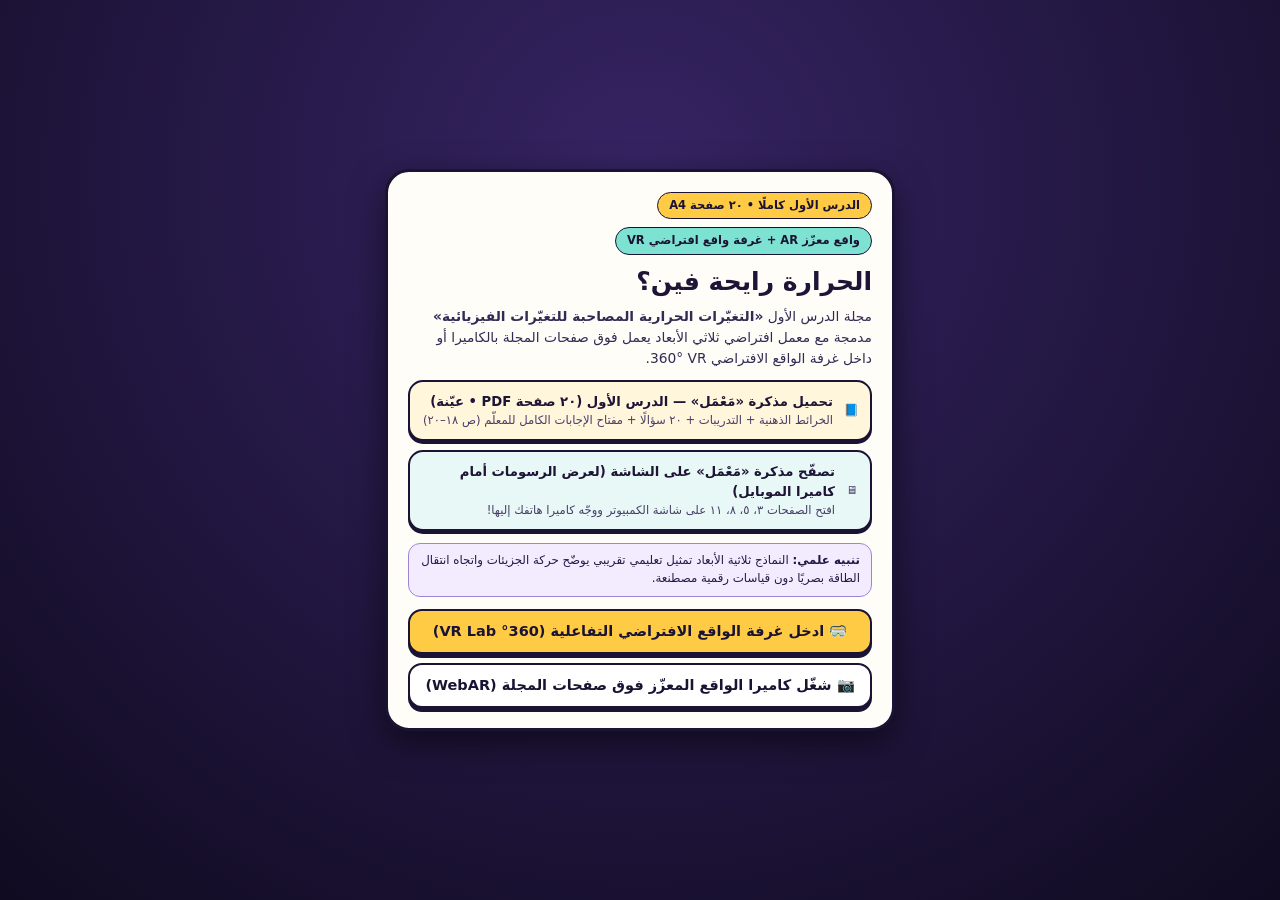
==== index.html @ da34228f "Publish the Ma3mal first lesson test package" ====
<!doctype html>
<html lang="ar" dir="rtl">
<head>
  <meta charset="utf-8">
  <meta name="viewport" content="width=device-width, initial-scale=1, maximum-scale=1, user-scalable=no, viewport-fit=cover">
  <meta name="theme-color" content="#1b1438">
  <link rel="icon" href="data:,">
  <title>مَعْمَل | الحرارة رايحة فين؟ — مذكرة الدرس الأول والغرفة التفاعلية ثلاثية الأبعاد (AR / VR)</title>
  <link rel="stylesheet" href="./style.css">
  <script type="importmap">
  {
    "imports": {
      "three": "./vendor/three.module.js",
      "three/addons/": "./vendor/addons/",
      "mindar-image-three": "./vendor/mindar-image-three.prod.js"
    }
  }
  </script>
</head>
<body>
  <div id="ar-viewport" aria-label="عرض كاميرا الواقع المعزز"></div>
  <canvas id="vr-canvas" hidden aria-label="غرفة الواقع الافتراضي ثلاثية الأبعاد"></canvas>
  <div id="stereo-divider" class="stereo-divider" hidden aria-hidden="true"></div>

  <!-- Welcome Hub -->
  <section id="welcome-screen" class="overlay-screen">
    <div class="welcome-card">
      <div class="pill-row">
        <span class="badge gold">الدرس الأول كاملًا • ٢٠ صفحة A4</span>
        <span class="badge mint">واقع معزّز AR + غرفة واقع افتراضي VR</span>
      </div>
      <h1>الحرارة رايحة فين؟</h1>
      <p class="lead">
        مجلة الدرس الأول <b>«التغيّرات الحرارية المصاحبة للتغيّرات الفيزيائية»</b> مدمجة مع معمل افتراضي ثلاثي الأبعاد يعمل فوق صفحات المجلة بالكاميرا أو داخل غرفة الواقع الافتراضي <span dir="ltr">360° VR</span>.
      </p>

      <div class="hub-grid">
        <a class="hub-pdf-card" href="./pdf/kashf-lesson1-magazine-20p.pdf" target="_blank" rel="noopener">
          <span class="hub-icon">📘</span>
          <div>
            <strong>تحميل مذكرة «مَعْمَل» — الدرس الأول (٢٠ صفحة PDF • عيّنة)</strong>
            <span>الخرائط الذهنية + التدريبات + ٢٠ سؤالًا + مفتاح الإجابات الكامل للمعلّم (ص ١٨–٢٠)</span>
          </div>
        </a>
        <a class="hub-pdf-card web-mag" href="./magazine.html" target="_blank" rel="noopener">
          <span class="hub-icon">🖥</span>
          <div>
            <strong>تصفّح مذكرة «مَعْمَل» على الشاشة (لعرض الرسومات أمام كاميرا الموبايل)</strong>
            <span>افتح الصفحات ٣، ٥، ٨، ١١ على شاشة الكمبيوتر ووجّه كاميرا هاتفك إليها!</span>
          </div>
        </a>
      </div>

      <div class="approx-notice">
        <strong>تنبيه علمي:</strong> النماذج ثلاثية الأبعاد تمثيل تعليمي تقريبي يوضّح حركة الجزيئات واتجاه انتقال الطاقة بصريًا دون قياسات رقمية مصطنعة.
      </div>

      <div class="welcome-actions">
        <button id="btn-start-vr" class="btn primary-btn" type="button">
          🥽 ادخل غرفة الواقع الافتراضي التفاعلية (360° VR Lab)
        </button>
        <button id="btn-start-ar" class="btn secondary-btn" type="button">
          📷 شغّل كاميرا الواقع المعزّز فوق صفحات المجلة (WebAR)
        </button>
      </div>
    </div>
  </section>

  <!-- Camera Error Modal -->
  <section id="error-modal" class="overlay-screen" hidden>
    <div class="welcome-card error-card" role="alert">
      <span class="badge warn">تعذّر تشغيل الكاميرا</span>
      <h2 id="error-title">لم نتمكن من الوصول إلى الكاميرا</h2>
      <p id="error-message"></p>
      <div class="welcome-actions">
        <button id="btn-error-vr" class="btn primary-btn" type="button">
          🥽 ادخل غرفة الواقع الافتراضي بدون كاميرا (VR Lab)
        </button>
        <button id="btn-error-retry" class="btn secondary-btn" type="button">
          ↻ إعادة المحاولة بالكاميرا
        </button>
      </div>
    </div>
  </section>

  <!-- Top HUD -->
  <header id="hud-top" class="hud-top" hidden>
    <div class="hud-top-row">
      <div id="tracking-pill" class="tracking-pill scanning" role="status" aria-live="polite">
        <span class="dot"></span>
        <span id="tracking-text">غرفة المعمل الافتراضي 360°</span>
      </div>
      <div class="hud-top-actions">
        <button id="btn-replay-emerge" class="chip-btn emerge-chip" type="button" title="أعد بناء المجسّم من صفحة المذكرة جزءًا جزءًا">⚙️ ابنِ من الصفحة</button>
        <button id="btn-zoom-ar" class="chip-btn" type="button" hidden title="تكبير حجم المجسّم في الكاميرا">🔍 حجم المجسّم: كبير+</button>
        <button id="btn-stereo" class="chip-btn" type="button" title="وضع نظارة الواقع الافتراضي المزدوج">👓 نظارة VR</button>
        <button id="btn-switch-mode" class="chip-btn" type="button">📷 كاميرا AR</button>
        <a href="./pdf/kashf-lesson1-magazine-20p.pdf" target="_blank" class="chip-btn link-chip">📘 المذكرة PDF</a>
        <button id="btn-home" class="chip-btn icon-only" type="button" aria-label="الرئيسية">⌂</button>
      </div>
    </div>

    <!-- 4 Magazine Station Tabs (Visible in 360 VR Mode) -->
    <div id="station-tabs" class="lesson-switcher" hidden>
      <button class="lesson-tab active" data-station="0" type="button">ص ٣: الماء والتلاجة</button>
      <button class="lesson-tab" data-station="1" type="button">ص ٦: المسعر والأملاح</button>
      <button class="lesson-tab" data-station="2" type="button">ص ٨: البلّورات</button>
      <button class="lesson-tab" data-station="3" type="button">ص ١١: الكمّادات والأمان</button>
    </div>

    <div class="approx-pill">اسحب بإصبعك لتدوير المجسّم ٣٦٠° أو قرّب بإصبعين للتكبير • المس الحلقات المضيئة للتفاعل</div>
    <div id="build-step-pill" class="build-step-pill" hidden aria-live="polite"></div>
  </header>

  <!-- AR Scanning Guide -->
  <div id="scan-guide" class="scan-guide" hidden aria-live="polite">
    <div class="scan-frame">
      <i class="c tl"></i><i class="c tr"></i><i class="c bl"></i><i class="c br"></i>
    </div>
    <p id="scan-guide-text">وجّه الكاميرا إلى رسمة ص ٣ (الثلاجة)، ص ٥ (المسعر)، ص ٨ (البلّورات)، أو ص ١١ (الكمّادات) في المجلة</p>
  </div>

  <!-- Bottom Interactive Dock -->
  <footer id="hud-bottom" class="hud-bottom" hidden>
    <div id="sub-exp-bar" class="sub-exp-bar">
      <button class="sub-exp-btn active" data-sub-idx="0" type="button">١. التجربة الأولى</button>
      <button class="sub-exp-btn" data-sub-idx="1" type="button">٢. التجربة الثانية</button>
    </div>

    <div id="state-banner" class="state-banner" aria-live="polite">
      <strong id="lesson-badge">ص ٢–٣</strong>
      <span id="state-description"></span>
    </div>

    <div class="controls-row">
      <button id="btn-hold-action" class="hold-btn" type="button">
        <span class="hold-fill" id="hold-fill"></span>
        <span class="hold-label" id="hold-label">🔥 اضغط مطوّلًا للتسخين</span>
      </button>
      <button id="btn-secondary-action" class="aux-btn" type="button">❄️ تبريد</button>
      <button id="btn-tertiary-action" class="aux-btn" type="button" hidden>↺ إعادة</button>
    </div>
  </footer>

  <div id="loading-overlay" class="loading-overlay" hidden role="status">
    <div class="spinner"></div>
    <p id="loading-text">جارٍ تجهيز المعمل ثلاثي الأبعاد...</p>
  </div>

  <script type="module" src="./app.js"></script>
</body>
</html>
---- style.css ----
:root {
  --plum: #1d1436;
  --plum-glass: rgba(25, 17, 48, 0.86);
  --gold: #ffcb44;
  --mint: #7de2d1;
  --pink: #fd7391;
  --cream: #fffdf8;
  --ink: #1a1333;
}

* { box-sizing: border-box; -webkit-tap-highlight-color: transparent; user-select: none; }
html, body {
  margin: 0; padding: 0; width: 100%; height: 100%; overflow: hidden;
  background: #120d24; color: #fff;
  font-family: system-ui, -apple-system, "Segoe UI", Tahoma, sans-serif;
  line-height: 1.5;
}
[hidden] { display: none !important; }

#ar-viewport { position: fixed; inset: 0; width: 100vw; height: 100vh; z-index: 1; overflow: hidden; }
#ar-viewport video, #ar-viewport canvas {
  position: absolute !important; inset: 0 !important;
  width: 100% !important; height: 100% !important; object-fit: cover !important;
}

#vr-canvas {
  position: fixed; inset: 0; width: 100vw; height: 100vh; z-index: 2;
  display: block; touch-action: none;
}

.stereo-divider {
  position: fixed; top: 0; bottom: 0; left: 50%; width: 3px;
  transform: translateX(-50%);
  background: rgba(255, 203, 68, 0.75);
  z-index: 15; pointer-events: none;
}

.overlay-screen {
  position: fixed; inset: 0; z-index: 40;
  display: flex; align-items: center; justify-content: center;
  padding: 14px; overflow-y: auto;
  background: radial-gradient(circle at 50% 20%, rgba(56, 37, 102, 0.96), rgba(16, 11, 33, 0.98));
}

.welcome-card {
  width: 100%; max-width: 510px; max-height: 94vh; overflow-y: auto;
  background: var(--cream); color: var(--ink);
  border: 3px solid var(--ink); border-radius: 24px;
  padding: 20px; box-shadow: 0 12px 34px rgba(0,0,0,0.5);
}

.pill-row { display: flex; gap: 8px; flex-wrap: wrap; margin-bottom: 8px; }
.badge { font-size: 11.5px; font-weight: 800; padding: 4px 11px; border-radius: 99px; border: 1.8px solid var(--ink); }
.badge.gold { background: var(--gold); }
.badge.mint { background: var(--mint); }
.badge.warn { background: var(--pink); display: inline-block; margin-bottom: 8px; }

.welcome-card h1 { margin: 0 0 6px; font-size: 25px; color: var(--plum); }
.lead { margin: 0 0 12px; font-size: 13.8px; color: #342b54; }

.hub-grid { display: flex; flex-direction: column; gap: 9px; margin-bottom: 12px; }
.hub-pdf-card {
  display: flex; align-items: center; gap: 11px;
  background: #fff6dc; border: 2px solid var(--ink); border-radius: 15px;
  padding: 10px 12px; text-decoration: none; color: var(--ink);
  box-shadow: 0 3px 0 var(--ink);
}
.hub-pdf-card.web-mag { background: #e8f8f6; }
.hub-icon { font-size: 26px; flex-shrink: 0; }
.hub-pdf-card strong { display: block; font-size: 13.2px; color: var(--plum); }
.hub-pdf-card span { display: block; font-size: 11.6px; color: #473d68; }

.approx-notice {
  background: #f3ecff; border: 1.5px solid #9d84d6; border-radius: 12px;
  padding: 8px 11px; font-size: 11.8px; color: #241944; margin-bottom: 12px;
}

.welcome-actions { display: flex; flex-direction: column; gap: 9px; }
.btn {
  width: 100%; border-radius: 14px; padding: 12px 15px;
  font-size: 14.5px; font-weight: 800; font-family: inherit;
  cursor: pointer; border: 2.5px solid var(--ink); box-shadow: 0 4px 0 var(--ink);
}
.primary-btn { background: var(--gold); color: var(--ink); }
.secondary-btn { background: #fff; color: var(--ink); }

/* Top HUD */
.hud-top {
  position: fixed; top: max(8px, env(safe-area-inset-top)); left: 10px; right: 10px;
  z-index: 20; display: flex; flex-direction: column; gap: 6px; pointer-events: none;
}
.hud-top-row { display: flex; justify-content: space-between; align-items: center; gap: 6px; flex-wrap: wrap; }
.tracking-pill {
  pointer-events: auto; display: inline-flex; align-items: center; gap: 7px;
  background: var(--plum-glass); backdrop-filter: blur(8px);
  border: 1.5px solid rgba(255,255,255,0.25); border-radius: 99px;
  padding: 5px 12px; font-size: 11.8px; font-weight: 700;
}
.tracking-pill .dot { width: 8px; height: 8px; border-radius: 50%; background: var(--gold); }
.tracking-pill.tracked { border-color: var(--mint); }
.tracking-pill.tracked .dot { background: var(--mint); }

.hud-top-actions { pointer-events: auto; display: flex; gap: 5px; flex-wrap: wrap; }
.chip-btn {
  background: var(--plum-glass); backdrop-filter: blur(8px);
  color: var(--gold); border: 1.5px solid rgba(255, 203, 68, 0.55);
  border-radius: 99px; padding: 5px 10px; font-size: 11.2px; font-weight: 700;
  font-family: inherit; cursor: pointer; text-decoration: none;
}
.chip-btn.active { background: var(--gold); color: var(--ink); }
.emerge-chip { background: rgba(125, 226, 209, 0.2); color: #7de2d1; border-color: #7de2d1; }
.emerge-chip:active { background: var(--mint); color: var(--ink); }
.link-chip { color: var(--mint); border-color: rgba(125, 226, 209, 0.55); }
.chip-btn.icon-only { color: #fff; border-color: rgba(255,255,255,0.3); }

.lesson-switcher {
  pointer-events: auto; display: flex; gap: 4px; flex-wrap: wrap; align-self: center;
  background: var(--plum-glass); padding: 4px; border-radius: 14px;
  border: 1.5px solid rgba(255,255,255,0.2);
}
.lesson-tab {
  background: transparent; color: #e3dcfa; border: 0; border-radius: 10px;
  padding: 5px 9px; font-size: 11.2px; font-weight: 700; font-family: inherit; cursor: pointer;
}
.lesson-tab.active { background: var(--gold); color: var(--ink); }
.approx-pill {
  align-self: flex-start; background: rgba(18, 13, 36, 0.68);
  color: #dfd8f7; font-size: 10.2px; padding: 2px 9px; border-radius: 99px;
}
.build-step-pill {
  align-self: center;
  background: linear-gradient(90deg, rgba(24, 15, 52, 0.94), rgba(14, 78, 110, 0.94));
  border: 2px solid var(--gold);
  color: #ffffff;
  font-size: 12.5px;
  font-weight: 800;
  padding: 5px 15px;
  border-radius: 99px;
  box-shadow: 0 4px 16px rgba(0, 0, 0, 0.45);
}

body.stereo-mode .lesson-switcher,
body.stereo-mode .approx-pill,
body.stereo-mode .state-banner {
  display: none !important;
}
body.stereo-mode .hud-bottom {
  max-width: 380px;
  opacity: 0.9;
}

/* Scan Reticle */
.scan-guide {
  position: fixed; inset: 0; z-index: 12; pointer-events: none;
  display: flex; flex-direction: column; align-items: center; justify-content: center; padding: 24px;
}
.scan-frame {
  width: min(70vw, 280px); aspect-ratio: 15 / 9; position: relative;
  border: 1.5px dashed rgba(255, 203, 68, 0.5); border-radius: 18px;
}
.scan-frame .c { position: absolute; width: 22px; height: 22px; border-color: var(--gold); border-style: solid; }
.c.tl { top: -2px; left: -2px; border-width: 4px 0 0 4px; border-radius: 12px 0 0 0; }
.c.tr { top: -2px; right: -2px; border-width: 4px 4px 0 0; border-radius: 0 12px 0 0; }
.c.bl { bottom: -2px; left: -2px; border-width: 0 0 4px 4px; border-radius: 0 0 0 12px; }
.c.br { bottom: -2px; right: -2px; border-width: 0 4px 4px 0; border-radius: 0 0 12px 0; }
.scan-guide p {
  margin: 12px 0 0; max-width: 320px; text-align: center; font-size: 12px; font-weight: 700;
  background: var(--plum-glass); padding: 7px 14px; border-radius: 12px;
}

/* Bottom Dock */
.hud-bottom {
  position: fixed; bottom: max(8px, env(safe-area-inset-bottom)); left: 10px; right: 10px;
  max-width: 540px; margin: 0 auto; z-index: 20;
  display: flex; flex-direction: column; gap: 6px;
}
.sub-exp-bar {
  display: flex; gap: 6px; background: var(--plum-glass); padding: 4px;
  border-radius: 12px; border: 1.5px solid rgba(255,255,255,0.2);
}
.sub-exp-btn {
  flex: 1; background: transparent; color: #e4ddfa; border: 0; border-radius: 9px;
  padding: 5px 8px; font-size: 11.5px; font-weight: 800; font-family: inherit; cursor: pointer;
}
.sub-exp-btn.active { background: var(--mint); color: var(--ink); }

.state-banner {
  background: var(--plum-glass); border: 1.5px solid rgba(255,255,255,0.22);
  border-radius: 13px; padding: 6px 11px; font-size: 11.8px;
  display: flex; align-items: baseline; gap: 8px;
}
.state-banner strong { color: var(--gold); white-space: nowrap; }

.controls-row { display: flex; gap: 8px; }
.hold-btn {
  flex: 1; position: relative; overflow: hidden; border-radius: 14px;
  border: 2.5px solid var(--ink); background: #fff5d6; color: var(--ink);
  padding: 11px 13px; font-size: 14px; font-weight: 800; font-family: inherit;
  cursor: pointer; box-shadow: 0 4px 0 var(--ink); touch-action: none;
}
.hold-btn.pressing { transform: translateY(2px); box-shadow: 0 2px 0 var(--ink); background: var(--gold); }
.hold-fill { position: absolute; inset: 0; width: 0%; background: linear-gradient(90deg, #ff9950, #ffcb44); opacity: 0.55; pointer-events: none; }
.hold-label { position: relative; z-index: 1; }

.aux-btn {
  border-radius: 14px; border: 2.5px solid var(--ink); background: var(--mint); color: var(--ink);
  padding: 11px 12px; font-size: 12px; font-weight: 800; font-family: inherit;
  cursor: pointer; box-shadow: 0 4px 0 var(--ink); white-space: nowrap;
}

.loading-overlay {
  position: fixed; inset: 0; z-index: 50; background: rgba(18, 13, 36, 0.88);
  display: flex; flex-direction: column; align-items: center; justify-content: center; gap: 12px;
}
.spinner { width: 42px; height: 42px; border-radius: 50%; border: 4px solid rgba(255,255,255,0.2); border-top-color: var(--gold); animation: spin 0.8s linear infinite; }
@keyframes spin { to { transform: rotate(360deg); } }
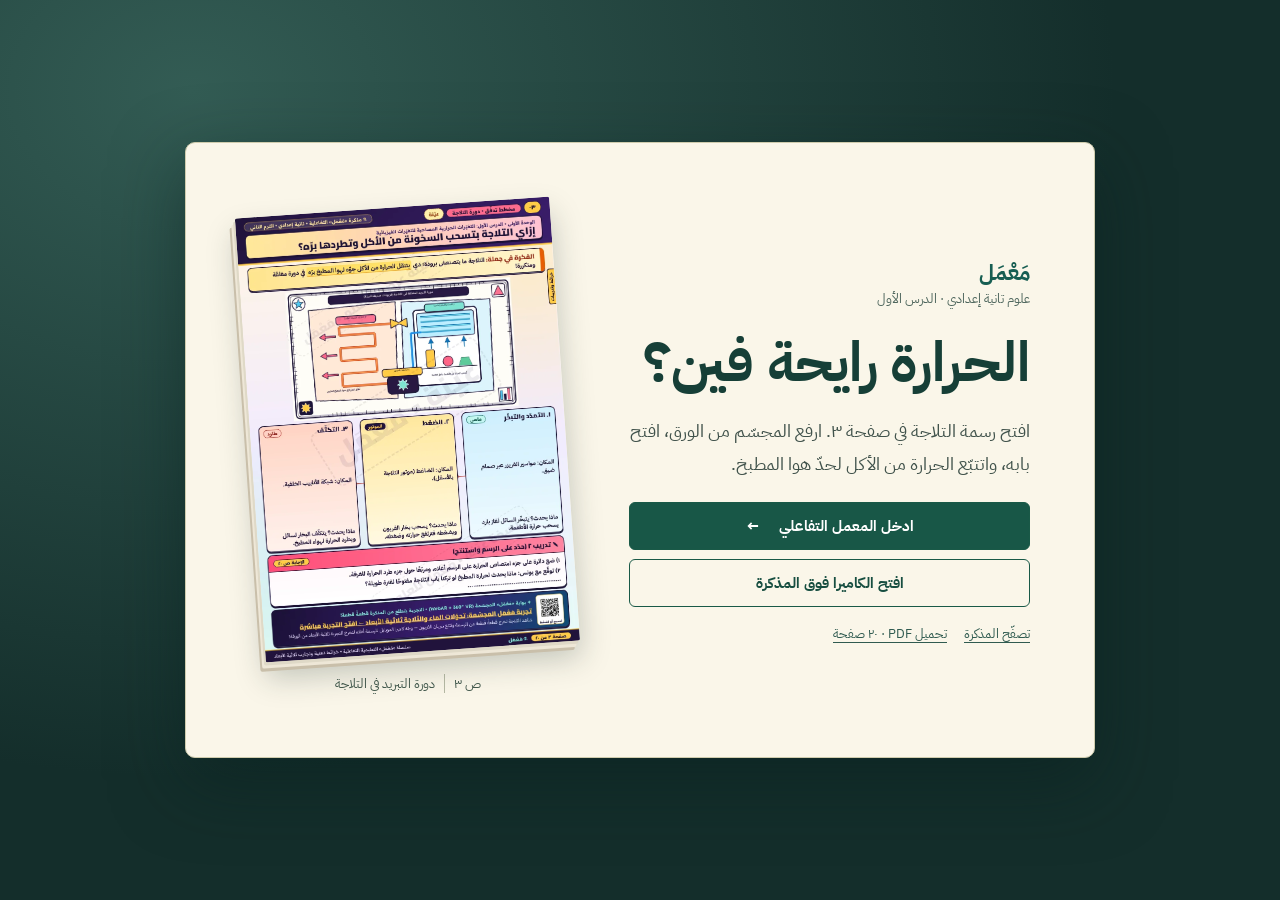
==== commit 56e71a08: "Bring the printed lesson into the interactive lab" ====
--- a/index.html
+++ b/index.html
@@ -2,7 +2,7 @@
 <html lang="ar" dir="rtl">
 <head>
   <meta charset="utf-8">
-  <meta name="viewport" content="width=device-width, initial-scale=1, maximum-scale=1, user-scalable=no, viewport-fit=cover">
+  <meta name="viewport" content="width=device-width, initial-scale=1, viewport-fit=cover">
   <meta name="theme-color" content="#1b1438">
   <link rel="icon" href="data:,">
   <title>مَعْمَل | الحرارة رايحة فين؟ — مذكرة الدرس الأول والغرفة التفاعلية ثلاثية الأبعاد (AR / VR)</title>
@@ -25,51 +25,30 @@
   <!-- Welcome Hub -->
   <section id="welcome-screen" class="overlay-screen">
     <div class="welcome-card">
-      <div class="pill-row">
-        <span class="badge gold">الدرس الأول كاملًا • ٢٠ صفحة A4</span>
-        <span class="badge mint">واقع معزّز AR + غرفة واقع افتراضي VR</span>
+      <div class="intro-copy">
+        <p class="issue">مَعْمَل <span>علوم تانية إعدادي · الدرس الأول</span></p>
+        <h1>الحرارة رايحة فين؟</h1>
+        <p class="lead">افتح رسمة التلاجة في صفحة ٣. ارفع المجسّم من الورق، افتح بابه، واتتبّع الحرارة من الأكل لحدّ هوا المطبخ.</p>
+        <div class="welcome-actions">
+          <button id="btn-start-vr" class="btn primary-btn" type="button">ادخل المعمل التفاعلي <span aria-hidden="true">←</span></button>
+          <button id="btn-start-ar" class="btn secondary-btn" type="button">افتح الكاميرا فوق المذكرة</button>
+        </div>
+        <div class="book-links">
+          <a href="./magazine.html" target="_blank" rel="noopener">تصفّح المذكرة</a>
+          <a href="./pdf/kashf-lesson1-magazine-20p.pdf" target="_blank" rel="noopener">تحميل PDF · ٢٠ صفحة</a>
+        </div>
       </div>
-      <h1>الحرارة رايحة فين؟</h1>
-      <p class="lead">
-        مجلة الدرس الأول <b>«التغيّرات الحرارية المصاحبة للتغيّرات الفيزيائية»</b> مدمجة مع معمل افتراضي ثلاثي الأبعاد يعمل فوق صفحات المجلة بالكاميرا أو داخل غرفة الواقع الافتراضي <span dir="ltr">360° VR</span>.
-      </p>
-
-      <div class="hub-grid">
-        <a class="hub-pdf-card" href="./pdf/kashf-lesson1-magazine-20p.pdf" target="_blank" rel="noopener">
-          <span class="hub-icon">📘</span>
-          <div>
-            <strong>تحميل مذكرة «مَعْمَل» — الدرس الأول (٢٠ صفحة PDF • عيّنة)</strong>
-            <span>الخرائط الذهنية + التدريبات + ٢٠ سؤالًا + مفتاح الإجابات الكامل للمعلّم (ص ١٨–٢٠)</span>
-          </div>
-        </a>
-        <a class="hub-pdf-card web-mag" href="./magazine.html" target="_blank" rel="noopener">
-          <span class="hub-icon">🖥</span>
-          <div>
-            <strong>تصفّح مذكرة «مَعْمَل» على الشاشة (لعرض الرسومات أمام كاميرا الموبايل)</strong>
-            <span>افتح الصفحات ٣، ٥، ٨، ١١ على شاشة الكمبيوتر ووجّه كاميرا هاتفك إليها!</span>
-          </div>
-        </a>
-      </div>
-
-      <div class="approx-notice">
-        <strong>تنبيه علمي:</strong> النماذج ثلاثية الأبعاد تمثيل تعليمي تقريبي يوضّح حركة الجزيئات واتجاه انتقال الطاقة بصريًا دون قياسات رقمية مصطنعة.
-      </div>
-
-      <div class="welcome-actions">
-        <button id="btn-start-vr" class="btn primary-btn" type="button">
-          🥽 ادخل غرفة الواقع الافتراضي التفاعلية (360° VR Lab)
-        </button>
-        <button id="btn-start-ar" class="btn secondary-btn" type="button">
-          📷 شغّل كاميرا الواقع المعزّز فوق صفحات المجلة (WebAR)
-        </button>
-      </div>
+      <figure class="lesson-print">
+        <img src="./assets/paper-03.webp" alt="صفحة ٣ من المذكرة وفيها رسمة دورة التبريد اللي بيطلع منها المجسّم" width="923" height="1305">
+        <figcaption>ص ٣ <span>دورة التبريد في التلاجة</span></figcaption>
+      </figure>
     </div>
   </section>
 
   <!-- Camera Error Modal -->
   <section id="error-modal" class="overlay-screen" hidden>
     <div class="welcome-card error-card" role="alert">
-      <span class="badge warn">تعذّر تشغيل الكاميرا</span>
+      <a class="error-magazine" href="./magazine.html">افتح المذكرة</a>
       <h2 id="error-title">لم نتمكن من الوصول إلى الكاميرا</h2>
       <p id="error-message"></p>
       <div class="welcome-actions">
@@ -91,7 +70,8 @@
         <span id="tracking-text">غرفة المعمل الافتراضي 360°</span>
       </div>
       <div class="hud-top-actions">
-        <button id="btn-replay-emerge" class="chip-btn emerge-chip" type="button" title="أعد بناء المجسّم من صفحة المذكرة جزءًا جزءًا">⚙️ ابنِ من الصفحة</button>
+        <button id="btn-sound" class="chip-btn" type="button" aria-label="صوت أدوات المعمل" aria-pressed="true">الصوت شغّال</button>
+        <button id="btn-replay-emerge" class="chip-btn emerge-chip" type="button" title="أعد بناء المجسّم من صفحة المذكرة جزءًا جزءًا">↺ أعد خروج المجسّم</button>
         <button id="btn-zoom-ar" class="chip-btn" type="button" hidden title="تكبير حجم المجسّم في الكاميرا">🔍 حجم المجسّم: كبير+</button>
         <button id="btn-stereo" class="chip-btn" type="button" title="وضع نظارة الواقع الافتراضي المزدوج">👓 نظارة VR</button>
         <button id="btn-switch-mode" class="chip-btn" type="button">📷 كاميرا AR</button>
@@ -103,7 +83,7 @@
     <!-- 4 Magazine Station Tabs (Visible in 360 VR Mode) -->
     <div id="station-tabs" class="lesson-switcher" hidden>
       <button class="lesson-tab active" data-station="0" type="button">ص ٣: الماء والتلاجة</button>
-      <button class="lesson-tab" data-station="1" type="button">ص ٦: المسعر والأملاح</button>
+      <button class="lesson-tab" data-station="1" type="button">ص ٥: المسعر والأملاح</button>
       <button class="lesson-tab" data-station="2" type="button">ص ٨: البلّورات</button>
       <button class="lesson-tab" data-station="3" type="button">ص ١١: الكمّادات والأمان</button>
     </div>
@@ -122,6 +102,7 @@
 
   <!-- Bottom Interactive Dock -->
   <footer id="hud-bottom" class="hud-bottom" hidden>
+    <label class="lift-control"><span>من الرسمة للمجسّم</span><input id="page-lift" type="range" min="0" max="100" value="0" aria-label="ارتفاع المجسّم من صفحة المذكرة"><span aria-hidden="true">3D</span></label>
     <div id="sub-exp-bar" class="sub-exp-bar">
       <button class="sub-exp-btn active" data-sub-idx="0" type="button">١. التجربة الأولى</button>
       <button class="sub-exp-btn" data-sub-idx="1" type="button">٢. التجربة الثانية</button>
--- a/style.css
+++ b/style.css
@@ -168,6 +168,14 @@
   background: var(--plum-glass); padding: 7px 14px; border-radius: 12px;
 }
 
+.lift-control { display:flex; align-items:center; gap:10px; border-radius:12px; padding:4px 12px; align-self:center; background:#172b30f2; color:#fff9e6; font-weight:600;line-height:1.4; font-size:12px; }
+.lift-control input { width:clamp(90px,20vw,170px); accent-color:#ebc66d; cursor:ew-resize; min-height:25px; }
+.lift-control span:last-child { color:#c2d5cc; font-size:10px; }
+button:focus-visible, a:focus-visible, input:focus-visible { outline:3px solid #26a997; outline-offset:3px; }
+.controls-row button:disabled { opacity:.6; cursor:wait; }
+@media (max-width:600px) { .hud-top .approx-pill { display:none; } }
+@media (max-height:530px) { .hud-top .approx-pill,.hud-top .build-step-pill { display:none; } .hud-bottom { gap:2px; } .state-banner { max-height:44px; overflow:auto; } }
+body.stereo-mode .lift-control {display:none;}
 /* Bottom Dock */
 .hud-bottom {
   position: fixed; bottom: max(8px, env(safe-area-inset-bottom)); left: 10px; right: 10px;
@@ -214,3 +222,45 @@
 }
 .spinner { width: 42px; height: 42px; border-radius: 50%; border: 4px solid rgba(255,255,255,0.2); border-top-color: var(--gold); animation: spin 0.8s linear infinite; }
 @keyframes spin { to { transform: rotate(360deg); } }
+
+@font-face { font-family:LabArabic; src:url('./fonts/IBMPlexSansArabic-Regular.ttf') format('truetype'); font-display:swap; }
+@font-face { font-family:LabArabic; src:url('./fonts/IBMPlexSansArabic-Bold.ttf') format('truetype'); font-weight:700; font-display:swap; }
+body { font-family:LabArabic,Tahoma,sans-serif; }
+#welcome-screen { background:radial-gradient(ellipse at 15% 10%,#335c54,transparent 60%),#142e2b; }
+#welcome-screen .welcome-card { display:grid; grid-template-columns:1.12fr .88fr; align-items:center; gap:clamp(24px,5vw,70px); width:min(910px,95vw); max-width:none; padding:clamp(24px,5vw,65px); background:#faf6e9; border:1px solid #cfccad; border-radius:10px; box-shadow:0 24px 70px #081f1d80; }
+.issue { color:#175e52; font-weight:700; margin:0 0 20px; font-size:22px; }
+.issue span { display:block; font-size:13px; color:#4f675e; font-weight:400; }
+#welcome-screen h1 { color:#163f37; font-size:clamp(34px,4.3vw,57px); line-height:1.25; margin:0 0 16px; }
+#welcome-screen .lead { font-size:clamp(15px,1.5vw,18px); line-height:1.85; color:#40524b; margin-bottom:22px; }
+#welcome-screen .btn { box-shadow:none; border-radius:6px; border:1px solid #195947; padding:12px 15px; font:700 15px LabArabic,Tahoma,sans-serif; }
+#welcome-screen .primary-btn { background:#185747; color:white; }
+#welcome-screen .primary-btn span { margin-inline-start:15px; }
+#welcome-screen .secondary-btn { background:transparent; color:#174e40; }
+.book-links { display:flex; gap:17px; margin-top:17px; flex-wrap:wrap; }
+.book-links a { font-size:13px; color:#305b50; text-underline-offset:4px; }
+.lesson-print { margin:0; position:relative; }
+.lesson-print img { display:block; width:100%; height:auto; border-radius:2px; transform:rotate(-4deg); box-shadow:-2px 3px #dfd9c7,-4px 6px #eee7d7,-6px 9px #c9bfaa,0 16px 30px #1b302c40; }
+.lesson-print figcaption { display:flex; gap:9px; justify-content:center; margin-top:22px; font-size:13px; color:#445a4e; }
+.lesson-print figcaption span { border-inline-start:1px solid #b6b9a4; padding-inline-start:9px; }
+.hud-top .tracking-pill,.hud-top .chip-btn,.lesson-switcher,.state-banner,.sub-exp-bar,.lift-control { background:#193832f2; border-color:#849c86; }
+#btn-sound[aria-pressed="false"] { color:#deded4; }
+.hud-bottom { font-family:LabArabic,Tahoma,sans-serif; }
+@media (min-width:850px) and (min-height:540px) {
+  .hud-bottom { left:auto;right:18px;bottom:18px;width:clamp(260px,24vw,350px);max-width:none; padding:12px; gap:8px; border-radius:12px; border:1px solid #6f8b79; background:#16372feb; }
+  .hud-bottom .state-banner { flex-direction:column;gap:3px;font-size:13px; }
+  .hud-bottom .controls-row { flex-wrap:wrap; }
+  .hud-bottom .hold-btn { flex-basis:100%; }
+  .hud-bottom .aux-btn { flex:1; }
+  .hud-bottom .lift-control { width:100%;justify-content:space-between; }
+}
+@media (max-width:680px) {
+  #welcome-screen .welcome-card { display:flex; flex-direction:column-reverse; align-items:stretch; gap:16px; max-height:94dvh; padding:20px; }
+  .lesson-print { height:clamp(95px,22dvh,170px); overflow:hidden; background:#b6cbb9; border-radius:5px; }
+  .lesson-print img { width:54%; margin:12px auto 0; transform:rotate(-6deg); }
+  .lesson-print figcaption { display:none; }
+  .issue { margin-bottom:8px; display:flex; gap:10px; align-items:baseline; }
+  #welcome-screen h1 { margin-bottom:10px; } #welcome-screen .lead { margin-bottom:13px; }
+  .hud-top-row {gap:4px;} .hud-top-actions {gap:3px;}
+  .hud-bottom .aux-btn {white-space:normal;}
+}
+@media (prefers-reduced-motion: reduce) { .spinner {animation:none;} }
